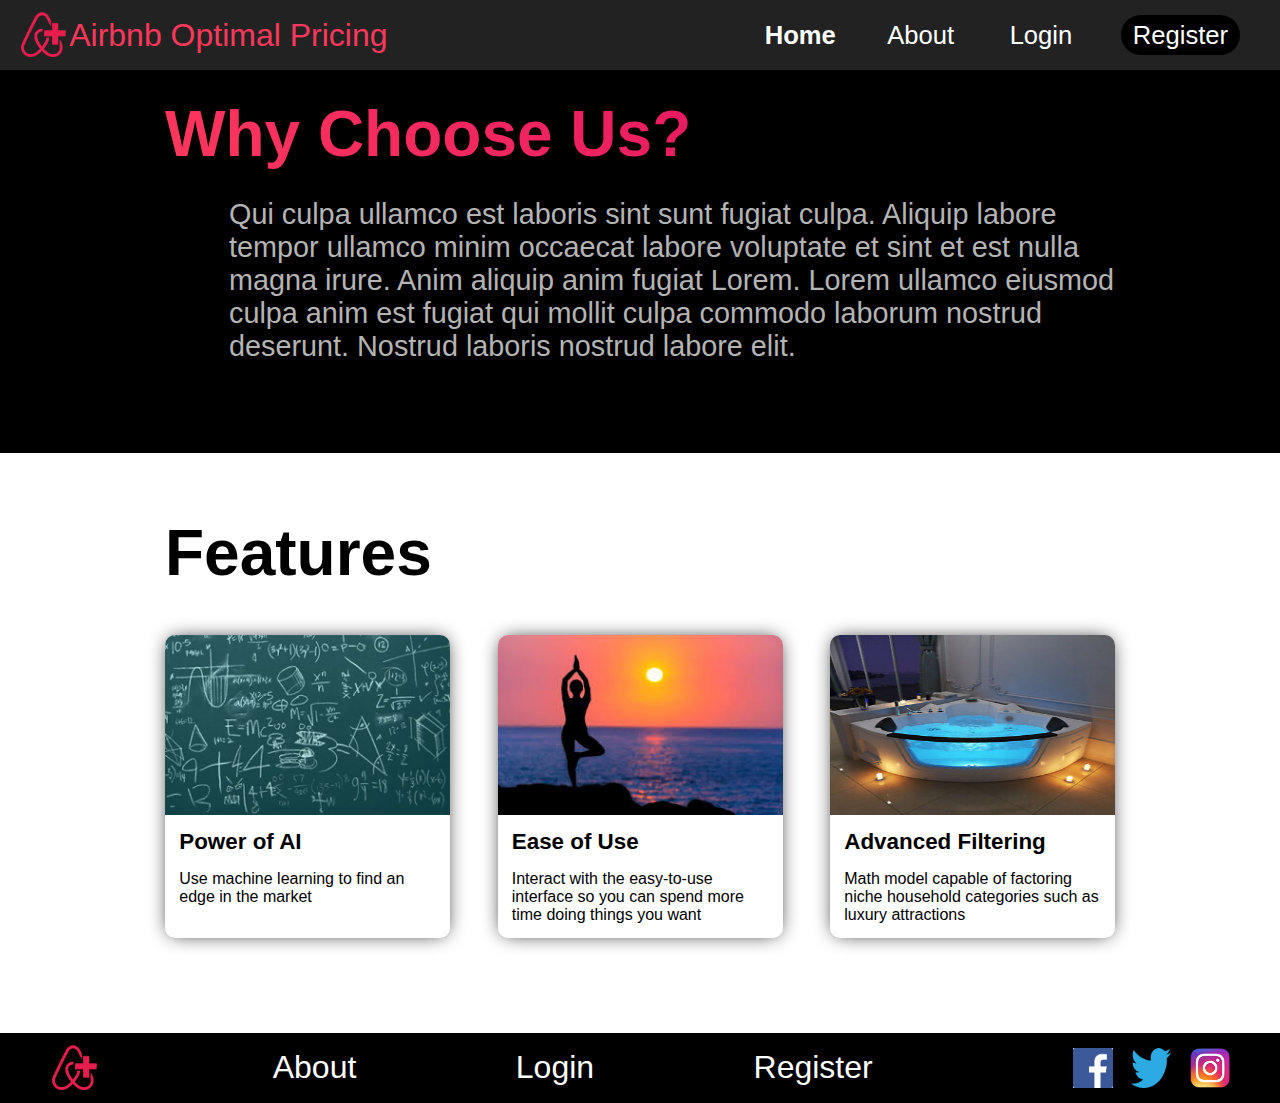
==== index.html @ 298406cf "2 pages" ====
<!doctype html>

<html lang="en">
<head>
    <meta charset="UTF-8">
    <meta name='viewport' content='width=device-width, initial-scale=1.0'>
    <title>Airbnb Price Solver</title>
    <meta name="description" content="Optimal prices, minimal effort">
    <meta name="author" content="Cameron Honis">

    <link rel="stylesheet" href="styling/index.css">

</head>

<body>
    <header>
        <div>
            <img src='images/Logo.png' alt='Red logo'>
            <h1>Airbnb Optimal Pricing</h1>
        </div>
        <nav>
            <a href='#' id='home'>Home</a>
            <a href='about.html'>About</a>
            <a href='#'>Login</a>
            <a href='#' id='register'>Register</a>
        </nav>
    </header>
    <div id='container'>
        <section class='dark'>
            <div>
                <h2>Why Choose Us?</h2>
                <p>Qui culpa ullamco est laboris sint sunt fugiat culpa. Aliquip labore tempor ullamco minim occaecat labore voluptate et sint et est nulla magna irure. Anim aliquip anim fugiat Lorem. Lorem ullamco eiusmod culpa anim est fugiat qui mollit culpa commodo laborum nostrud deserunt. Nostrud laboris nostrud labore elit.</p>
            </div>
        </section>
        <section class='light'>
            <div>
                <h2>Features</h2>
                <div class='pic-rows3'>
                    <div class='pic1'>
                        <img src='images/Math2.jpg' alt='Math chalkboard'>
                        <h3>Power of AI</h3>
                        <p>Use machine learning to find an edge in the market</p>
                    </div>
                    <div class='pic1'>
                        <img src='images/Yoga.jpg' alt='Relaxing yoga during sunset'>
                        <h3>Ease of Use</h3>
                        <p>Interact with the easy-to-use interface so you can spend more time doing things you want</p>
                    </div>
                    <div class='pic1'>
                        <img src='images/Luxury Tub.jpg' alt='Luxury Jacoozie tub'>
                        <h3>Advanced Filtering</h3>
                        <p>Math model capable of factoring niche household categories such as luxury attractions</p>
                    </div>
                </div>
            </div>
        </section>
    </div>
    <footer>
        <div>
             <img src='images/Logo.png' alt='logo'>
            <div id='footer-links'>
                <a href='about.html'>About</a>
                <a href='#'>Login</a>
                <a href='#'>Register</a>
            </div>
            <div id='footer-medias'>
                <img src='images/Facebook Icon.png' alt='facebook'>
                <img src='images/Twitter Icon.png' alt='twitter'>
                <img src='images/Instagram Icon.png' alt='instagram'>
            </div>
        </div>
    </footer>
</body>
</html>
---- styling/index.css ----
html, body, div, span, applet, object, iframe,  
h1, h2, h3, h4, h5, h6, p, blockquote, pre,  
a, abbr, acronym, address, big, cite, code,  
del, dfn, em, img, ins, kbd, q, s, samp,  
small, strike, strong, sub, sup, tt, var,  
b, u, i, center,  
dl, dt, dd, ol, ul, li,  
fieldset, form, label, legend,  
table, caption, tbody, tfoot, thead, tr, th, td,  
article, aside, canvas, details, embed,  
figure, figcaption, footer, header, hgroup,  
menu, nav, output, ruby, section, summary,  
time, mark, audio, video {  
    margin: 0;  
    padding: 0;  
    border: 0;  
    font-size: 62.5%;   
    font: inherit;  
    vertical-align: baseline;
    max-width: 100%;
}
body{
    font-family: Arial;
}
header{
    display: flex;
    justify-content: space-between;
    align-items: center;
    background-color: #222222;
    height: 70px;

}
header div{
    display: flex;
    align-items: center;
    margin-left: 1.5%;
}
header img{
    width: 50px;
    height: 50px;
}
header h1{
    color: #FF385C;
    font-size: 2rem;
}
header nav{
    display: flex;
    justify-content: space-evenly;
    align-items: center;
    height: 70px;
    width: 35rem;
    padding-right: -1%;
}
header nav a{
    text-decoration: none;
    font-size: 1.6rem;
    text-align: center;
    color: white;
    width: 5rem;
}
header nav a:hover{
    font-weight: 600;
    font-size: 1.5rem;
}
#register{
    background: black;
    width: 6rem;
    padding: 1% 2%;
    border-radius: 2rem;
}
#register:hover{
    background: #FF385C;
    color: black;
}
#home{
    font-weight: 600;
}
#home:hover{
    font-size: 1.6rem;
}
#container{
    min-height: 100vh;
    display: flex;
    flex-direction: column;
    justify-content: space-between;
}
.dark{
    background-color: #000000;
    display: flex;
    justify-content: center;
}
.dark div{
    width: 100%;
    max-width: 950px;
    display: flex;
    flex-direction: column;
}
.dark h2{
    background: -webkit-linear-gradient(45deg,#FF385C, #D80565);
    -webkit-background-clip: text;
    -webkit-text-fill-color: transparent;
    font-weight: 600;
    font-size: 4rem;
    margin: 3vh 0;
}
.dark p{
    color: rgb(180,180,180);
    font-size: 1.8rem;
    padding-left: 5vw;
    margin-bottom: 10vh;
}
.light{
    display: flex;
    justify-content: center;
}
.light div{
    width: 100%;
    max-width: 950px;
    display: flex;
    flex-direction: column;
}
.light h2{
    color: #000000;
    font-size: 4rem;
    font-weight: 600;
    margin-top: 7vh;
    margin-bottom: 5vh;
}
.light .pic-rows3{
    display: flex;
    flex-direction: row;
    justify-content: space-between;
}
.light .pic-rows3 .pic1{
    width: 30%;
    box-shadow: 0 0 20px -5px;
    border-radius: 10px;
    margin-bottom: 10%;
}
.light .pic1 img{
    width: 100%;
    height: 20vh;
    border-top-right-radius: 10px;
    border-top-left-radius: 10px;
}
.light .pic1 h3{
    padding-left: 5%;
    padding-top: 5%;
    font-size: 1.4rem;
    font-weight: 600;
}
.light .pic1 p{
    border-bottom-left-radius: 10px;
    border-bottom-right-radius: 10px;
    padding: 5% 5%;
}
footer{
    height: 70px;
    background-color: #000000;
}
footer div{
    display: flex;
    align-items: center;
    justify-content: space-between;
    padding: 0 2%;
    height: 70px;
}
footer img{
    width: 50px;
    height: 50px;
    margin-left: 2%;
}
#footer-links{
    display: flex;
    align-items: center;
    justify-content: space-between;
    width: 50%;
    max-width: 600px;
}
#footer-links a{
   color: #ffffff;
   text-decoration: none;
   font-size: 2rem;
}
#footer-links a:hover{
    color: #FF385C;
}
#footer-medias{
    width: 160px;
    display: flex;
    justify-content: space-between;
}
#footer-medias img{
    width: 40px;
    height: 40px;
    background: rgba(0,0,0,0);
}
@media(max-width: 1000px){
    header nav{
        width: 24rem;
        padding-right: 0;
    }
    header nav a{
        font-size: 1.4rem;
    }
    header nav a:hover{
        font-size: 1.3rem;
    }
    #home:hover{
        font-size: 1.4rem;
    }
    .dark div{
        max-width: 750px;
    }
    .light div{
        max-width: 750px;
        margin-top: 2%;
    }
}
@media(max-width: 800px){
    header div h1{
        display: none;
    }
    header nav{
        width: 30rem;
        padding-right: -1%;
    }
    header nav a{
        font-size: 1.6rem;
    }
    header nav a:hover{
        font-size: 1.5rem;
    }
    #home:hover{
        font-size: 1.6rem;
    }
    .dark div{
        max-width: 480px;
    }
    .light div{
        max-width: 480px;
    }
    .light .pic-rows3{
        flex-direction: column;
        align-items: center;
    }
    .light .pic-rows3 .pic1{
        width: 80%;
    }
    .light .pic-rows3 .pic1 img{
        height: 25vh;
    }
    #footer-links a{
        font-size: 1.6rem;
    }
}
@media(max-width: 500px){
    header nav{
        padding-right: 0;
    }
    .dark div{
        max-width: 90%;
    }
    .dark h1{
        font-size: 3rem;
    }
    .dark p{
        font-size: 1.6rem;
    }
    .light div{
        max-width: 90%;
    }
    .light .pic-rows3 .pic1 p{
        height: 5vh;
    }
    #footer-links{
        width: 70%;
    }
    #footer-medias{
        display: none;
    }
}
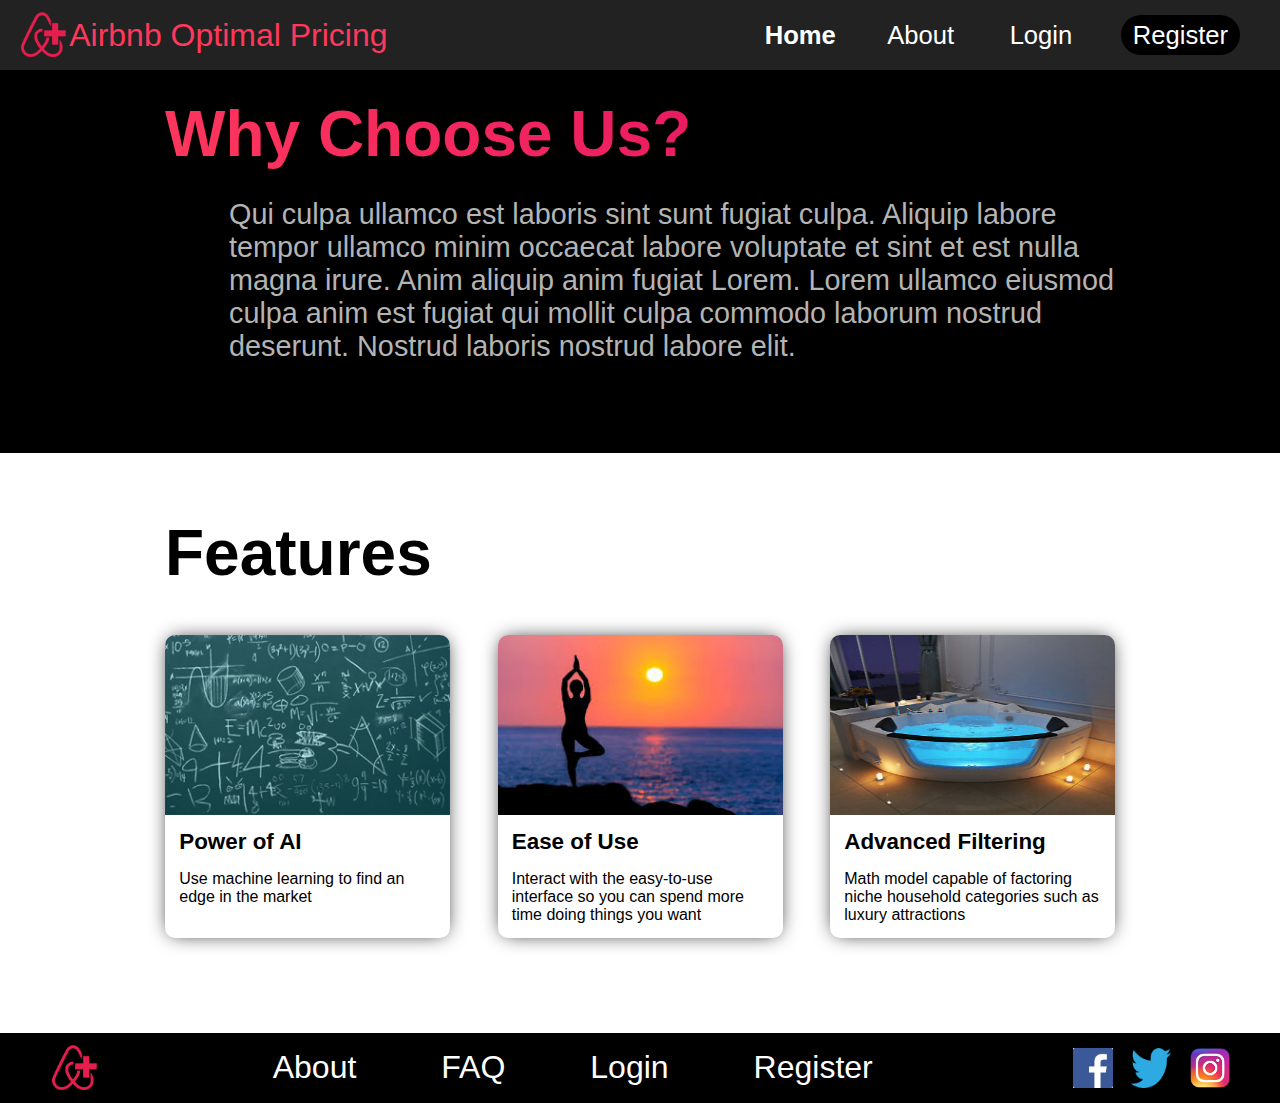
==== commit 9c66d3ad: "3 pages" ====
--- a/index.html
+++ b/index.html
@@ -60,6 +60,7 @@
              <img src='images/Logo.png' alt='logo'>
             <div id='footer-links'>
                 <a href='about.html'>About</a>
+                <a href='extra.html'>FAQ</a>
                 <a href='#'>Login</a>
                 <a href='#'>Register</a>
             </div>
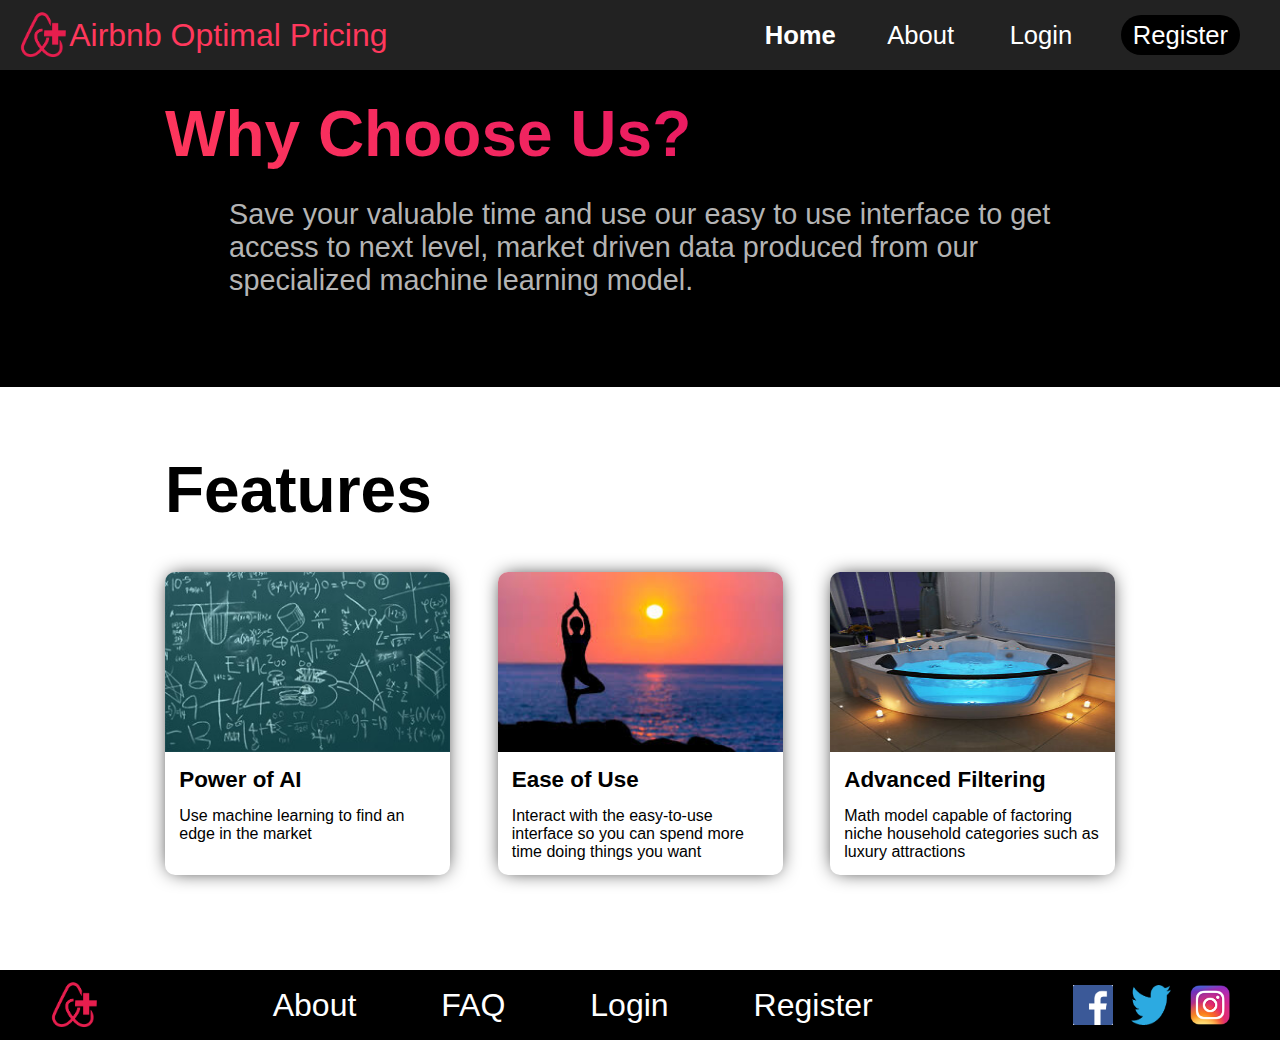
==== commit 6327495c: "new html" ====
--- a/index.html
+++ b/index.html
@@ -29,7 +29,7 @@
         <section class='dark'>
             <div>
                 <h2>Why Choose Us?</h2>
-                <p>Qui culpa ullamco est laboris sint sunt fugiat culpa. Aliquip labore tempor ullamco minim occaecat labore voluptate et sint et est nulla magna irure. Anim aliquip anim fugiat Lorem. Lorem ullamco eiusmod culpa anim est fugiat qui mollit culpa commodo laborum nostrud deserunt. Nostrud laboris nostrud labore elit.</p>
+                <p>Save your valuable time and use our easy to use interface to get access to next level, market driven data produced from our specialized machine learning model.</p>
             </div>
         </section>
         <section class='light'>
--- a/styling/index.css
+++ b/styling/index.css
@@ -251,7 +251,15 @@
         height: 25vh;
     }
     #footer-links a{
-        font-size: 1.6rem;
+        font-size: 1.4rem;
+    }
+}
+@media(max-width: 600px){
+    #footer-links{
+        width: 75%;
+    }
+    #footer-medias{
+        display: none;
     }
 }
 @media(max-width: 500px){
@@ -273,10 +281,4 @@
     .light .pic-rows3 .pic1 p{
         height: 5vh;
     }
-    #footer-links{
-        width: 70%;
-    }
-    #footer-medias{
-        display: none;
-    }
 }